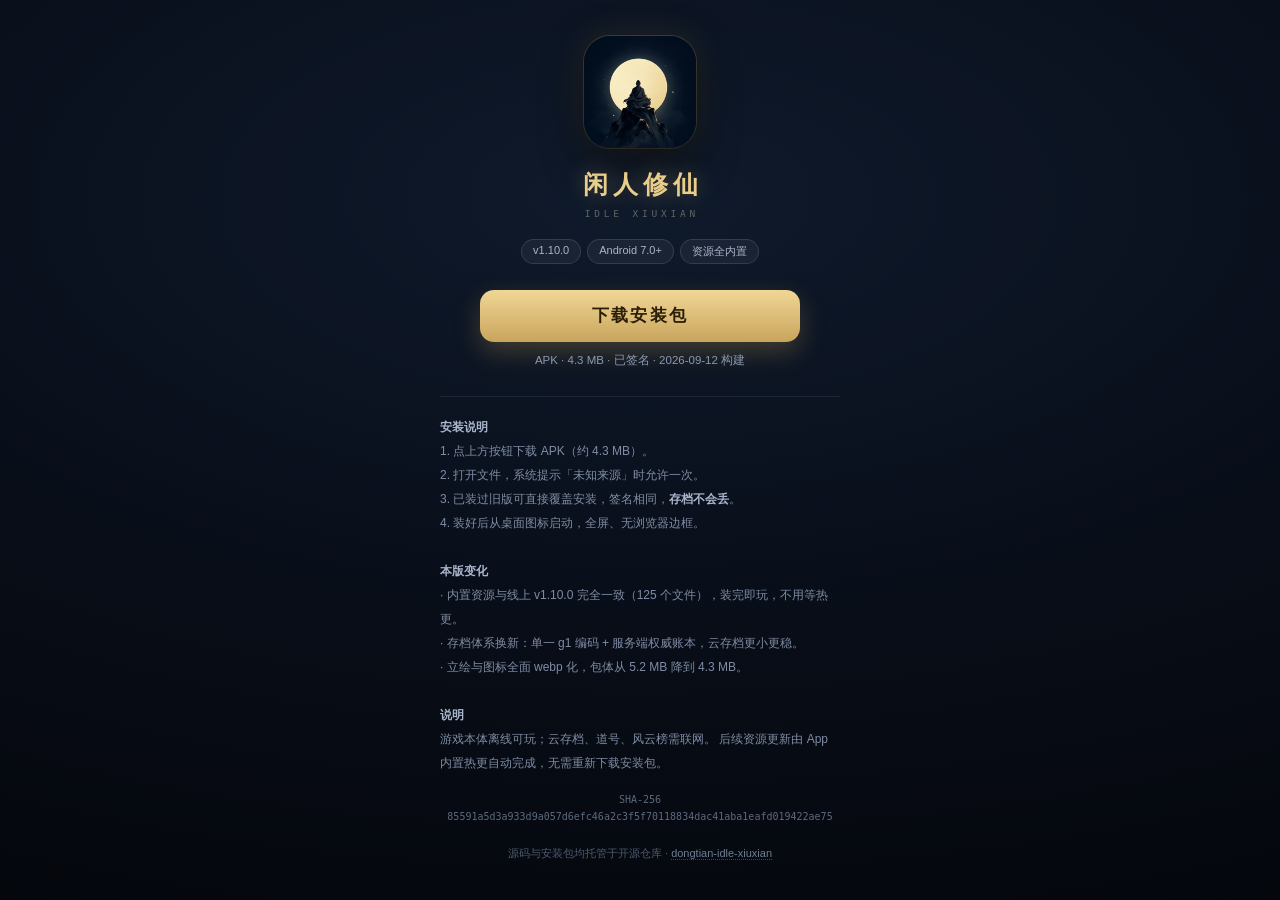
==== download/index.html @ a55f8793 "feat: 安卓安装包下载页 + v1.10.0 APK（内置资源与线上一致）" ====
<!DOCTYPE html>
<html lang="zh-CN">
<head>
<meta charset="utf-8">
<meta name="viewport" content="width=device-width,initial-scale=1,viewport-fit=cover">
<title>闲人修仙 · 安卓版下载</title>
<link rel="icon" href="./icon.png">
<meta name="description" content="闲人修仙安卓安装包下载，v1.10.0，资源全内置，离线可玩。">
<style>
  :root{ --gold:#e8c56b; --dim:#8b98b0; }
  *{margin:0;padding:0;box-sizing:border-box;-webkit-tap-highlight-color:transparent}
  body{
    min-height:100vh;background:radial-gradient(130% 90% at 50% 22%,#0f1a2c 0%,#080d17 55%,#04060b 100%);
    color:#e8ecf6;font-family:-apple-system,BlinkMacSystemFont,"PingFang SC","Microsoft YaHei",sans-serif;
    display:flex;align-items:center;justify-content:center;padding:34px 22px;
  }
  .wrap{width:100%;max-width:400px;text-align:center}
  .icon{width:112px;height:112px;border-radius:26px;display:block;margin:0 auto 20px;
    box-shadow:0 14px 40px rgba(0,0,0,.6),0 0 0 1px rgba(232,197,107,.22),0 0 34px rgba(232,197,107,.14)}
  h1{font-size:25px;letter-spacing:.2em;text-indent:.2em;font-weight:600;color:#e9cd8a;
    text-shadow:0 0 22px rgba(232,197,107,.34)}
  .en{margin-top:7px;font-size:9.5px;letter-spacing:.4em;text-indent:.4em;color:rgba(226,214,186,.4);
    font-family:ui-monospace,SFMono-Regular,monospace}
  .meta{margin:20px auto 0;display:inline-flex;flex-wrap:wrap;justify-content:center;gap:6px}
  .chip{font-size:11px;color:#a9b5cc;background:rgba(255,255,255,.05);
    border:1px solid rgba(140,150,175,.22);border-radius:999px;padding:4px 11px}
  .btn{display:block;margin:26px auto 0;max-width:320px;padding:15px 20px;border-radius:14px;
    text-decoration:none;font-size:16.5px;letter-spacing:.14em;color:#2a1e08;font-weight:700;
    background:linear-gradient(180deg,#f0d795,#c9a45c);box-shadow:0 10px 26px rgba(200,160,80,.28);
    transition:transform .15s}
  .btn:active{transform:scale(.97)}
  .size{margin-top:11px;font-size:11.5px;color:var(--dim)}
  .note{margin-top:28px;text-align:left;font-size:12px;line-height:2;color:#7f8ca4;
    border-top:1px solid rgba(140,150,175,.14);padding-top:18px}
  .note b{color:#a9b5cc;font-weight:600}
  .hash{margin-top:16px;font-size:10px;color:#5d6a80;font-family:ui-monospace,SFMono-Regular,monospace;
    word-break:break-all;line-height:1.7}
  .foot{margin-top:18px;font-size:11px;color:#4e5a6e;line-height:1.9}
  .foot a{color:#6f7d94;text-decoration:none;border-bottom:1px dotted #3a4557}
</style>
</head>
<body>
<div class="wrap">
  <img class="icon" src="./icon.png" alt="闲人修仙">
  <h1>闲人修仙</h1>
  <div class="en">IDLE XIUXIAN</div>

  <div class="meta">
    <span class="chip">v1.10.0</span>
    <span class="chip">Android 7.0+</span>
    <span class="chip">资源全内置</span>
  </div>

  <a class="btn" href="./xianren-xiuxian-v1.10.0.apk" download="闲人修仙-v1.10.0.apk">下载安装包</a>
  <div class="size">APK · 4.3 MB · 已签名 · 2026-09-12 构建</div>

  <div class="note">
    <b>安装说明</b><br>
    1. 点上方按钮下载 APK（约 4.3 MB）。<br>
    2. 打开文件，系统提示「未知来源」时允许一次。<br>
    3. 已装过旧版可直接覆盖安装，签名相同，<b>存档不会丢</b>。<br>
    4. 装好后从桌面图标启动，全屏、无浏览器边框。<br>
    <br>
    <b>本版变化</b><br>
    · 内置资源与线上 v1.10.0 完全一致（125 个文件），装完即玩，不用等热更。<br>
    · 存档体系换新：单一 g1 编码 + 服务端权威账本，云存档更小更稳。<br>
    · 立绘与图标全面 webp 化，包体从 5.2 MB 降到 4.3 MB。<br>
    <br>
    <b>说明</b><br>
    游戏本体离线可玩；云存档、道号、风云榜需联网。
    后续资源更新由 App 内置热更自动完成，无需重新下载安装包。
  </div>

  <div class="hash">SHA-256<br>85591a5d3a933d9a057d6efc46a2c3f5f70118834dac41aba1eafd019422ae75</div>

  <div class="foot">
    源码与安装包均托管于开源仓库 ·
    <a href="https://github.com/xvguanglei1-oss/dongtian-idle-xiuxian">dongtian-idle-xiuxian</a>
  </div>
</div>
</body>
</html>
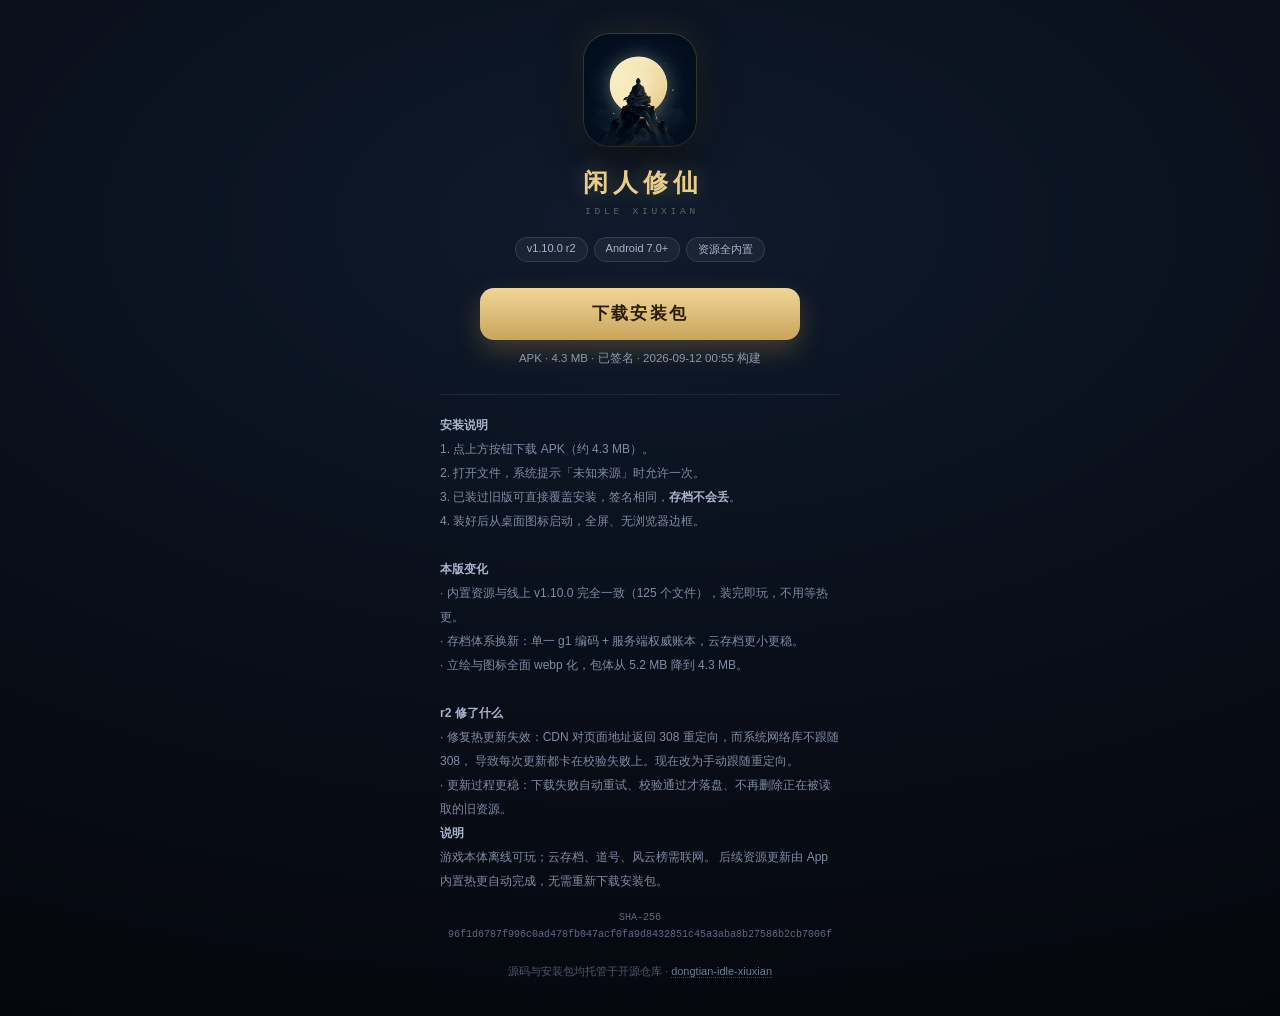
==== commit 2084fbec: "[app] 安卓包 r2: 修复热更新 308 重定向失效 + 更新流程加固，下载页切到 r2" ====
--- a/download/index.html
+++ b/download/index.html
@@ -46,13 +46,13 @@
   <div class="en">IDLE XIUXIAN</div>
 
   <div class="meta">
-    <span class="chip">v1.10.0</span>
+    <span class="chip">v1.10.0 r2</span>
     <span class="chip">Android 7.0+</span>
     <span class="chip">资源全内置</span>
   </div>
 
-  <a class="btn" href="./xianren-xiuxian-v1.10.0.apk" download="闲人修仙-v1.10.0.apk">下载安装包</a>
-  <div class="size">APK · 4.3 MB · 已签名 · 2026-09-12 构建</div>
+  <a class="btn" href="./xianren-xiuxian-v1.10.0-r2.apk" download="闲人修仙-v1.10.0-r2.apk">下载安装包</a>
+  <div class="size">APK · 4.3 MB · 已签名 · 2026-09-12 00:55 构建</div>
 
   <div class="note">
     <b>安装说明</b><br>
@@ -66,12 +66,18 @@
     · 存档体系换新：单一 g1 编码 + 服务端权威账本，云存档更小更稳。<br>
     · 立绘与图标全面 webp 化，包体从 5.2 MB 降到 4.3 MB。<br>
     <br>
+    <b>r2 修了什么</b><br>
+    · 修复热更新失效：CDN 对页面地址返回 308 重定向，而系统网络库不跟随 308，
+    导致每次更新都卡在校验失败上。现在改为手动跟随重定向。<br>
+    · 更新过程更稳：下载失败自动重试、校验通过才落盘、不再删除正在被读取的旧资源。
+    
+    <br>
     <b>说明</b><br>
     游戏本体离线可玩；云存档、道号、风云榜需联网。
     后续资源更新由 App 内置热更自动完成，无需重新下载安装包。
   </div>
 
-  <div class="hash">SHA-256<br>85591a5d3a933d9a057d6efc46a2c3f5f70118834dac41aba1eafd019422ae75</div>
+  <div class="hash">SHA-256<br>96f1d6787f996c0ad478fb047acf0fa9d8432851c45a3aba8b27586b2cb7006f</div>
 
   <div class="foot">
     源码与安装包均托管于开源仓库 ·
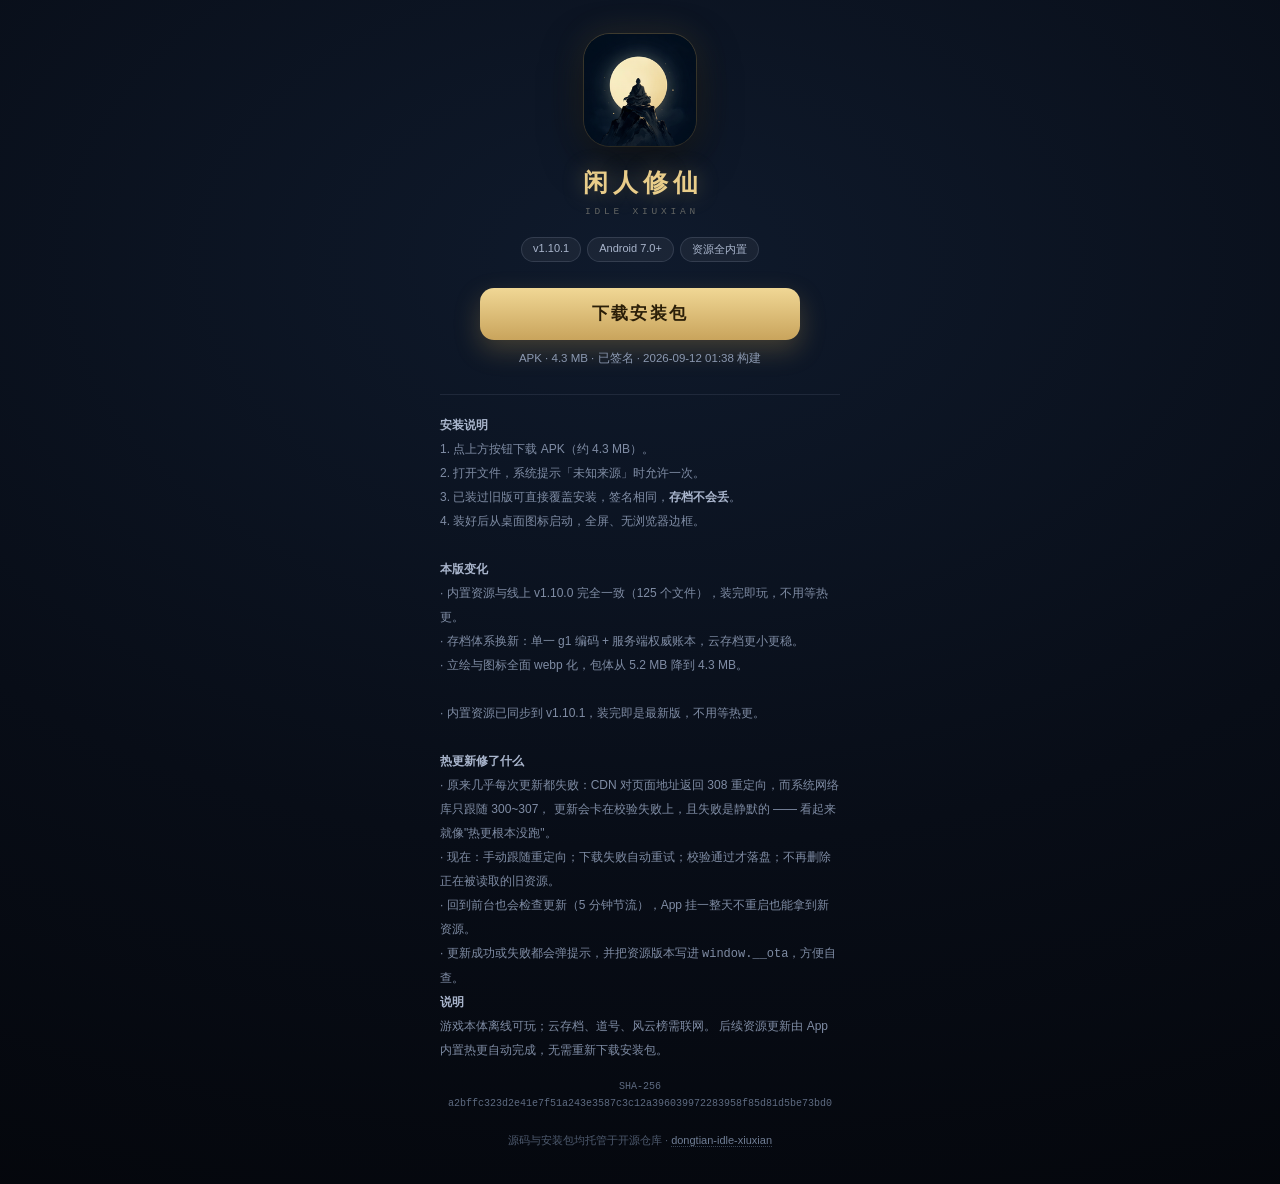
==== commit 1cd5daec: "[app] 安卓包 v1.10.1 (r3): 内置资源同步 v1.10.1 + 回前台补查更新 + 更新结果可见" ====
--- a/download/index.html
+++ b/download/index.html
@@ -46,13 +46,13 @@
   <div class="en">IDLE XIUXIAN</div>
 
   <div class="meta">
-    <span class="chip">v1.10.0 r2</span>
+    <span class="chip">v1.10.1</span>
     <span class="chip">Android 7.0+</span>
     <span class="chip">资源全内置</span>
   </div>
 
-  <a class="btn" href="./xianren-xiuxian-v1.10.0-r2.apk" download="闲人修仙-v1.10.0-r2.apk">下载安装包</a>
-  <div class="size">APK · 4.3 MB · 已签名 · 2026-09-12 00:55 构建</div>
+  <a class="btn" href="./xianren-xiuxian-v1.10.1.apk" download="闲人修仙-v1.10.1.apk">下载安装包</a>
+  <div class="size">APK · 4.3 MB · 已签名 · 2026-09-12 01:38 构建</div>
 
   <div class="note">
     <b>安装说明</b><br>
@@ -66,10 +66,14 @@
     · 存档体系换新：单一 g1 编码 + 服务端权威账本，云存档更小更稳。<br>
     · 立绘与图标全面 webp 化，包体从 5.2 MB 降到 4.3 MB。<br>
     <br>
-    <b>r2 修了什么</b><br>
-    · 修复热更新失效：CDN 对页面地址返回 308 重定向，而系统网络库不跟随 308，
-    导致每次更新都卡在校验失败上。现在改为手动跟随重定向。<br>
-    · 更新过程更稳：下载失败自动重试、校验通过才落盘、不再删除正在被读取的旧资源。
+    · 内置资源已同步到 v1.10.1，装完即是最新版，不用等热更。<br>
+    <br>
+    <b>热更新修了什么</b><br>
+    · 原来几乎每次更新都失败：CDN 对页面地址返回 308 重定向，而系统网络库只跟随 300~307，
+    更新会卡在校验失败上，且失败是静默的 —— 看起来就像"热更根本没跑"。<br>
+    · 现在：手动跟随重定向；下载失败自动重试；校验通过才落盘；不再删除正在被读取的旧资源。<br>
+    · 回到前台也会检查更新（5 分钟节流），App 挂一整天不重启也能拿到新资源。<br>
+    · 更新成功或失败都会弹提示，并把资源版本写进 <code>window.__ota</code>，方便自查。
     
     <br>
     <b>说明</b><br>
@@ -77,7 +81,7 @@
     后续资源更新由 App 内置热更自动完成，无需重新下载安装包。
   </div>
 
-  <div class="hash">SHA-256<br>96f1d6787f996c0ad478fb047acf0fa9d8432851c45a3aba8b27586b2cb7006f</div>
+  <div class="hash">SHA-256<br>a2bffc323d2e41e7f51a243e3587c3c12a396039972283958f85d81d5be73bd0</div>
 
   <div class="foot">
     源码与安装包均托管于开源仓库 ·
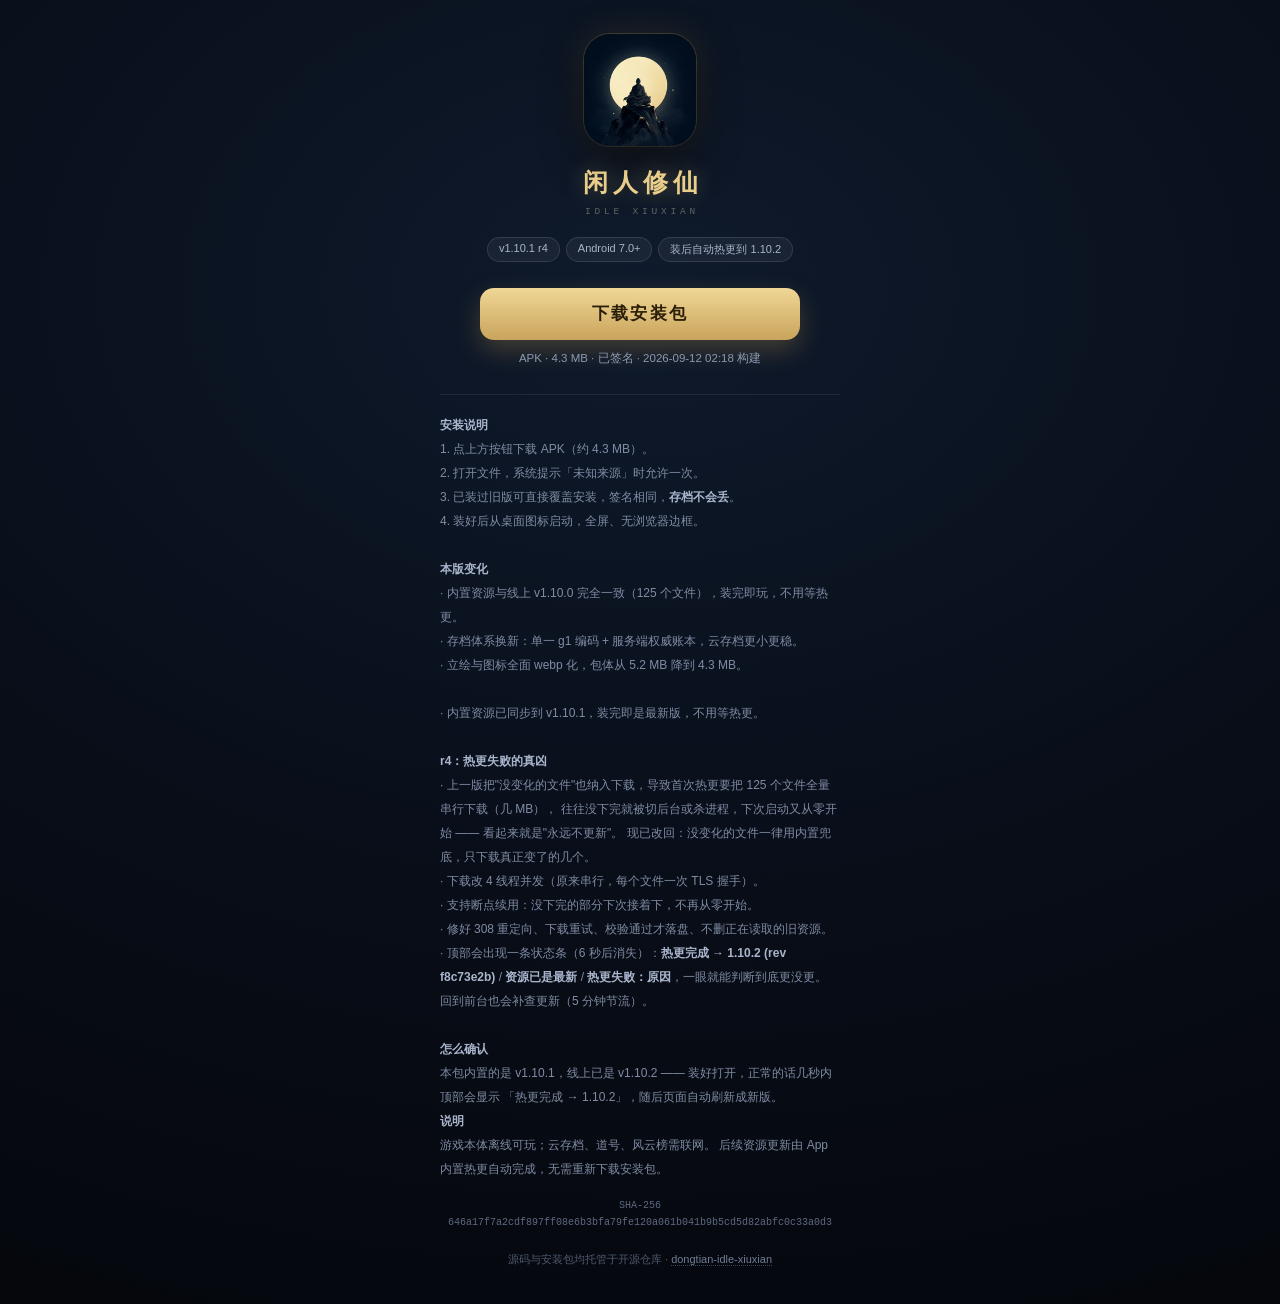
==== commit d8e9ddfb: "[app] 安卓包 r4: 修热更全量下载回退(未变化文件走内置兜底)+并发下载+断点续用+顶部状态条" ====
--- a/download/index.html
+++ b/download/index.html
@@ -46,13 +46,13 @@
   <div class="en">IDLE XIUXIAN</div>
 
   <div class="meta">
-    <span class="chip">v1.10.1</span>
+    <span class="chip">v1.10.1 r4</span>
     <span class="chip">Android 7.0+</span>
-    <span class="chip">资源全内置</span>
+    <span class="chip">装后自动热更到 1.10.2</span>
   </div>
 
-  <a class="btn" href="./xianren-xiuxian-v1.10.1.apk" download="闲人修仙-v1.10.1.apk">下载安装包</a>
-  <div class="size">APK · 4.3 MB · 已签名 · 2026-09-12 01:38 构建</div>
+  <a class="btn" href="./xianren-xiuxian-v1.10.1-r4.apk" download="闲人修仙-v1.10.1-r4.apk">下载安装包</a>
+  <div class="size">APK · 4.3 MB · 已签名 · 2026-09-12 02:18 构建</div>
 
   <div class="note">
     <b>安装说明</b><br>
@@ -68,12 +68,20 @@
     <br>
     · 内置资源已同步到 v1.10.1，装完即是最新版，不用等热更。<br>
     <br>
-    <b>热更新修了什么</b><br>
-    · 原来几乎每次更新都失败：CDN 对页面地址返回 308 重定向，而系统网络库只跟随 300~307，
-    更新会卡在校验失败上，且失败是静默的 —— 看起来就像"热更根本没跑"。<br>
-    · 现在：手动跟随重定向；下载失败自动重试；校验通过才落盘；不再删除正在被读取的旧资源。<br>
-    · 回到前台也会检查更新（5 分钟节流），App 挂一整天不重启也能拿到新资源。<br>
-    · 更新成功或失败都会弹提示，并把资源版本写进 <code>window.__ota</code>，方便自查。
+    <b>r4：热更失败的真凶</b><br>
+    · 上一版把"没变化的文件"也纳入下载，导致首次热更要把 125 个文件全量串行下载（几 MB），
+    往往没下完就被切后台或杀进程，下次启动又从零开始 —— 看起来就是"永远不更新"。
+    现已改回：没变化的文件一律用内置兜底，只下载真正变了的几个。<br>
+    · 下载改 4 线程并发（原来串行，每个文件一次 TLS 握手）。<br>
+    · 支持断点续用：没下完的部分下次接着下，不再从零开始。<br>
+    · 修好 308 重定向、下载重试、校验通过才落盘、不删正在读取的旧资源。<br>
+    · 顶部会出现一条状态条（6 秒后消失）：<b>热更完成 → 1.10.2 (rev f8c73e2b)</b>
+    / <b>资源已是最新</b> / <b>热更失败：原因</b>，一眼就能判断到底更没更。
+    回到前台也会补查更新（5 分钟节流）。<br>
+    <br>
+    <b>怎么确认</b><br>
+    本包内置的是 v1.10.1，线上已是 v1.10.2 —— 装好打开，正常的话几秒内顶部会显示
+    「热更完成 → 1.10.2」，随后页面自动刷新成新版。
     
     <br>
     <b>说明</b><br>
@@ -81,7 +89,7 @@
     后续资源更新由 App 内置热更自动完成，无需重新下载安装包。
   </div>
 
-  <div class="hash">SHA-256<br>a2bffc323d2e41e7f51a243e3587c3c12a396039972283958f85d81d5be73bd0</div>
+  <div class="hash">SHA-256<br>646a17f7a2cdf897ff08e6b3bfa79fe120a061b041b9b5cd5d82abfc0c33a0d3</div>
 
   <div class="foot">
     源码与安装包均托管于开源仓库 ·
